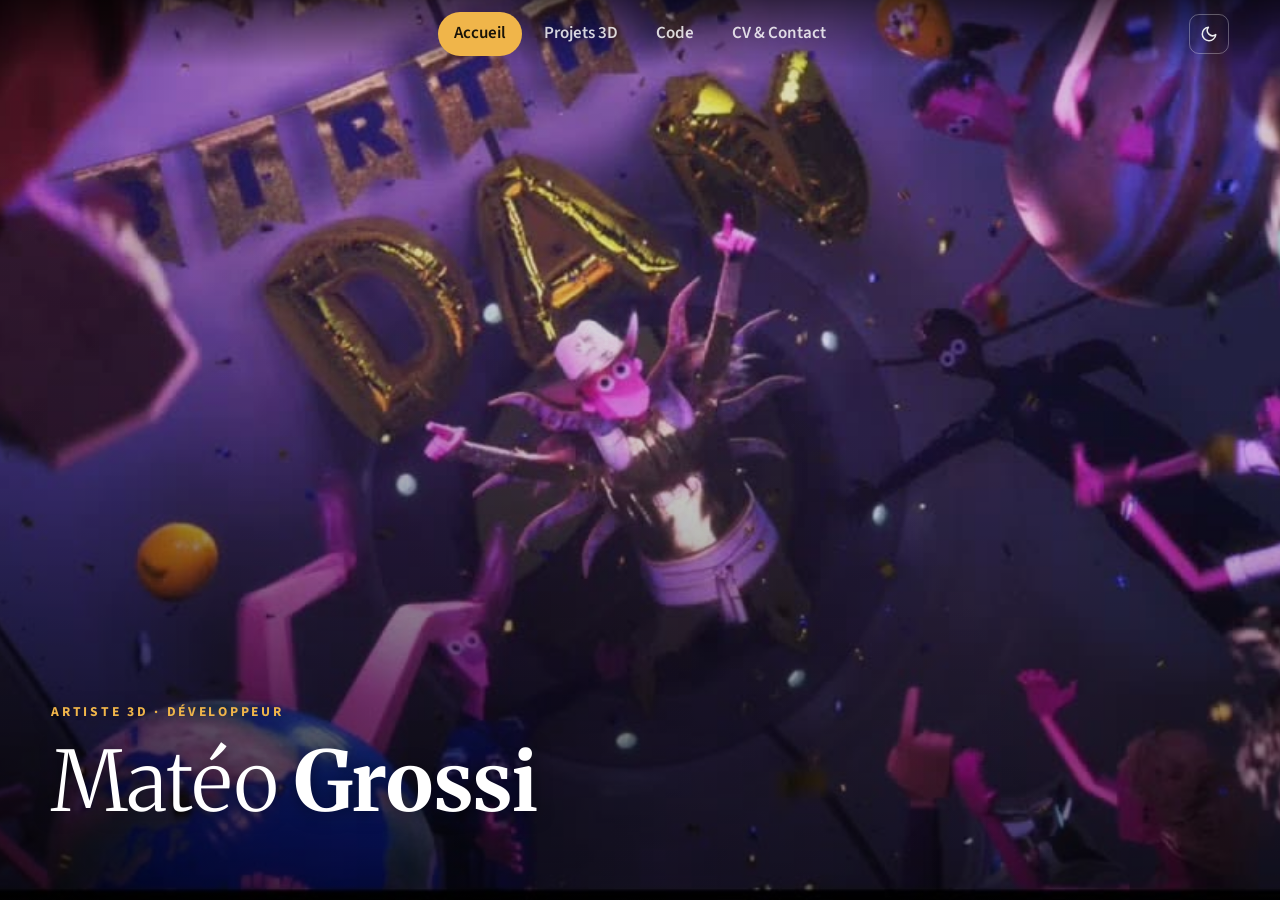
==== index.html @ fe88e8f0 "first commit" ====
<!doctype html>
<html lang="fr">
<head>
  <meta charset="utf-8">
  <meta name="viewport" content="width=device-width, initial-scale=1">
  <title>Matéo Grossi — Artiste 3D & développeur</title>
  <meta name="description" content="Portfolio de Matéo Grossi : projets 3D (modélisation, texturing, lighting, Unreal Engine) et projets de développement en C/C++ réalisés à 42 Paris.">
  <link rel="icon" href="assets/img/favicon.svg" type="image/svg+xml">
  <link rel="preconnect" href="https://fonts.googleapis.com">
  <link rel="preconnect" href="https://fonts.gstatic.com" crossorigin>
  <link rel="stylesheet" href="https://fonts.googleapis.com/css2?family=Merriweather:wght@300;400;700&family=Source+Sans+3:ital,wght@0,400;0,600;0,700;1,400&display=swap">
  <link rel="stylesheet" href="assets/css/style.css">
  <script>
    (function () {
      var root = document.documentElement, theme = null;
      root.classList.add('js');
      try { theme = localStorage.getItem('theme'); } catch (e) {}
      if (theme !== 'light' && theme !== 'dark') {
        theme = window.matchMedia('(prefers-color-scheme: dark)').matches ? 'dark' : 'light';
      }
      root.setAttribute('data-theme', theme);
    })();
  </script>
  <script src="assets/js/main.js" defer></script>
</head>
<body class="home">

  <header class="site-header">
    <div class="header-inner">
      <nav id="site-nav" class="site-nav" aria-label="Navigation principale">
        <ul>
          <li><a href="index.html" aria-current="page">Accueil</a></li>
          <li><a href="3d.html">Projets 3D</a></li>
          <li><a href="code.html">Code</a></li>
          <li><a href="cv.html">CV & Contact</a></li>
        </ul>
      </nav>
      <div class="header-tools">
        <button class="theme-toggle" type="button" aria-label="Changer de thème">
          <svg class="icon icon-stroke icon-sun" viewBox="0 0 24 24" aria-hidden="true"><circle cx="12" cy="12" r="4"/><path d="M12 2v2M12 20v2M4.93 4.93l1.41 1.41M17.66 17.66l1.41 1.41M2 12h2M20 12h2M4.93 19.07l1.41-1.41M17.66 6.34l1.41-1.41"/></svg>
          <svg class="icon icon-stroke icon-moon" viewBox="0 0 24 24" aria-hidden="true"><path d="M21 12.8A9 9 0 1 1 11.2 3a7 7 0 0 0 9.8 9.8z"/></svg>
        </button>
        <button class="nav-toggle" type="button" aria-expanded="false" aria-controls="site-nav" aria-label="Ouvrir le menu">
          <span></span><span></span><span></span>
        </button>
      </div>
    </div>
  </header>

  <!-- Vidéo d'arrière-plan : Showreel 2024 (YouTube), affichée de 5 s à 57 s pour masquer les cartons titre -->
  <div class="hero-bg" data-video="vMgToajT_ak" data-start="5" data-end="57" aria-hidden="true">
    <img src="assets/img/showreel-poster.jpg" alt="">
    <div class="hero-player"></div>
  </div>
  <div class="hero-overlay" aria-hidden="true"></div>

  <main class="hero">
    <div class="hero-content">
      <p class="hero-kicker">Artiste 3D · Développeur</p>
      <h1>Matéo <strong>Grossi</strong></h1>
    </div>
  </main>

</body>
</html>
---- assets/css/style.css ----
/* ==========================================================================
   Portfolio — Matéo Grossi
   ========================================================================== */

/* Thème clair (par défaut) */
:root {
  color-scheme: light;

  --bg: #f6f5f2;
  --surface: #ffffff;
  --surface-2: #f0eee9;
  --border: #e1ded7;
  --border-hover: #c9c5bc;
  --text: #1b1a18;
  --text-soft: #3d3b37;
  --muted: #6a675f;
  --accent: #985a06;
  --accent-hover: #7d4a04;
  --accent-ink: #ffffff;

  --header-bg: rgba(246, 245, 242, 0.85);
  --hover-bg: rgba(0, 0, 0, 0.05);
  --shadow: 0 14px 34px rgba(30, 25, 15, 0.12);
  --placeholder-from: #efede8;
  --placeholder-to: #e4e1da;
  --lang-c-bg: rgba(60, 80, 210, 0.1);
  --lang-c-text: #3446b8;
  --lang-cpp-bg: rgba(190, 50, 110, 0.1);
  --lang-cpp-text: #a52a63;

  --radius: 12px;
  --maxw: 1200px;
  --gutter: 24px;
  --header-h: 68px;
  --header-gutter: clamp(16px, 4vw, 56px);

  --font: "Source Sans 3", system-ui, -apple-system, "Segoe UI", Roboto, sans-serif;
  --font-heading: "Merriweather", Georgia, "Times New Roman", serif;
  --mono: ui-monospace, "SFMono-Regular", "JetBrains Mono", Menlo, Consolas, monospace;
}

/* Thème sombre : choisi via le bouton, ou celui du système.
   L'accueil reste toujours sombre (texte blanc sur la vidéo). */
:root[data-theme="dark"],
.home {
  color-scheme: dark;

  --bg: #0e0e10;
  --surface: #16161a;
  --surface-2: #1e1e23;
  --border: #2a2a31;
  --border-hover: #3d3d46;
  --text: #ededf0;
  --text-soft: #c9c9cf;
  --muted: #9d9da6;
  --accent: #f0b54a;
  --accent-hover: #f6c76f;
  --accent-ink: #1a1408;

  --header-bg: rgba(14, 14, 16, 0.85);
  --hover-bg: rgba(255, 255, 255, 0.07);
  --shadow: 0 14px 34px rgba(0, 0, 0, 0.4);
  --placeholder-from: #1a1a20;
  --placeholder-to: #26262e;
  --lang-c-bg: rgba(110, 130, 255, 0.15);
  --lang-c-text: #a9b4ff;
  --lang-cpp-bg: rgba(240, 90, 150, 0.15);
  --lang-cpp-text: #f6a3c6;
}

/* Sans JavaScript : on suit le thème du système */
@media (prefers-color-scheme: dark) {
  :root:not([data-theme="light"]) {
    color-scheme: dark;

    --bg: #0e0e10;
    --surface: #16161a;
    --surface-2: #1e1e23;
    --border: #2a2a31;
    --border-hover: #3d3d46;
    --text: #ededf0;
    --text-soft: #c9c9cf;
    --muted: #9d9da6;
    --accent: #f0b54a;
    --accent-hover: #f6c76f;
    --accent-ink: #1a1408;

    --header-bg: rgba(14, 14, 16, 0.85);
    --hover-bg: rgba(255, 255, 255, 0.07);
    --shadow: 0 14px 34px rgba(0, 0, 0, 0.4);
    --placeholder-from: #1a1a20;
    --placeholder-to: #26262e;
    --lang-c-bg: rgba(110, 130, 255, 0.15);
    --lang-c-text: #a9b4ff;
    --lang-cpp-bg: rgba(240, 90, 150, 0.15);
    --lang-cpp-text: #f6a3c6;
  }
}

*,
*::before,
*::after {
  box-sizing: border-box;
}

html {
  -webkit-text-size-adjust: 100%;
}

body {
  margin: 0;
  font-family: var(--font);
  font-size: 1.0625rem;
  line-height: 1.6;
  background: var(--bg);
  color: var(--text);
  -webkit-font-smoothing: antialiased;
}

img {
  display: block;
  max-width: 100%;
}

a {
  color: inherit;
}

:focus-visible {
  outline: 2px solid var(--accent);
  outline-offset: 3px;
}

/* --------------------------------------------------------------------------
   Icônes
   -------------------------------------------------------------------------- */

.icon {
  width: 18px;
  height: 18px;
  flex: none;
}

.icon-fill {
  fill: currentColor;
}

.icon-stroke {
  fill: none;
  stroke: currentColor;
  stroke-width: 2;
  stroke-linecap: round;
  stroke-linejoin: round;
}

/* --------------------------------------------------------------------------
   En-tête et navigation
   -------------------------------------------------------------------------- */

.site-header {
  position: sticky;
  top: 0;
  z-index: 50;
  height: var(--header-h);
  background: var(--header-bg);
  -webkit-backdrop-filter: blur(10px);
  backdrop-filter: blur(10px);
  border-bottom: 1px solid var(--border);
}

/* Navigation centrée ; boutons thème / menu dans le coin droit */
.header-inner {
  position: relative;
  display: grid;
  grid-template-columns: 1fr auto 1fr;
  align-items: center;
  gap: 12px;
  height: 100%;
  padding: 0 var(--header-gutter);
}

.site-nav {
  grid-column: 2;
}

.site-nav ul {
  display: flex;
  gap: 6px;
  margin: 0;
  padding: 0;
  list-style: none;
}

.site-nav a {
  display: block;
  padding: 8px 16px;
  border-radius: 999px;
  color: var(--muted);
  font-weight: 600;
  text-decoration: none;
  transition: color 0.2s, background-color 0.2s;
}

.site-nav a:hover {
  color: var(--text);
  background: var(--hover-bg);
}

.site-nav a[aria-current="page"] {
  color: var(--accent-ink);
  background: var(--accent);
}

.header-tools {
  display: flex;
  grid-column: 3;
  justify-self: end;
  gap: 8px;
}

.theme-toggle,
.nav-toggle {
  display: inline-flex;
  align-items: center;
  justify-content: center;
  width: 40px;
  height: 40px;
  padding: 0;
  border: 1px solid var(--border);
  border-radius: 10px;
  background: transparent;
  color: var(--text);
  cursor: pointer;
  transition: border-color 0.2s, background-color 0.2s;
}

.theme-toggle:hover,
.nav-toggle:hover {
  border-color: var(--border-hover);
  background: var(--hover-bg);
}

/* Le bouton de thème n'a de sens qu'avec JavaScript */
.theme-toggle {
  display: none;
}

.js .theme-toggle {
  display: inline-flex;
}

/* Soleil en thème sombre (passer au clair), lune en thème clair */
.theme-toggle .icon-moon {
  display: none;
}

:root[data-theme="light"] .theme-toggle .icon-sun {
  display: none;
}

:root[data-theme="light"] .theme-toggle .icon-moon {
  display: block;
}

.nav-toggle {
  display: none;
  flex-direction: column;
  gap: 5px;
  padding: 0 10px;
}

.nav-toggle span {
  display: block;
  width: 100%;
  height: 2px;
  border-radius: 2px;
  background: currentColor;
  transition: transform 0.25s, opacity 0.25s;
}

.nav-toggle[aria-expanded="true"] span:nth-child(1) {
  transform: translateY(7px) rotate(45deg);
}

.nav-toggle[aria-expanded="true"] span:nth-child(2) {
  opacity: 0;
}

.nav-toggle[aria-expanded="true"] span:nth-child(3) {
  transform: translateY(-7px) rotate(-45deg);
}

@media (max-width: 720px) {
  .js .nav-toggle {
    display: inline-flex;
  }

  .js .site-nav {
    display: none;
    grid-column: auto;
    position: absolute;
    top: calc(var(--header-h) - 1px);
    left: 0;
    right: 0;
    background: var(--surface);
    border-bottom: 1px solid var(--border);
  }

  .js .site-nav.is-open {
    display: block;
  }

  .js .site-nav ul {
    flex-direction: column;
    padding: 12px 16px 16px;
  }

  .js .site-nav a {
    padding: 12px 16px;
    border-radius: 10px;
  }
}

/* --------------------------------------------------------------------------
   Boutons et liens
   -------------------------------------------------------------------------- */

.btn {
  display: inline-flex;
  align-items: center;
  justify-content: center;
  gap: 8px;
  padding: 11px 22px;
  border: 1px solid var(--border-hover);
  border-radius: 999px;
  background: transparent;
  color: var(--text);
  font-weight: 700;
  text-decoration: none;
  transition: background-color 0.2s, border-color 0.2s, color 0.2s;
}

.btn:hover {
  background: var(--surface-2);
  border-color: var(--muted);
}

.btn-primary {
  background: var(--accent);
  border-color: var(--accent);
  color: var(--accent-ink);
}

.btn-primary:hover {
  background: var(--accent-hover);
  border-color: var(--accent-hover);
}

.link-arrow {
  display: inline-flex;
  align-items: center;
  gap: 6px;
  color: var(--accent);
  font-weight: 700;
  text-decoration: none;
}

.link-arrow:hover {
  text-decoration: underline;
  text-underline-offset: 4px;
}

.link-arrow .icon {
  width: 16px;
  height: 16px;
}

/* --------------------------------------------------------------------------
   Accueil : vidéo plein écran
   -------------------------------------------------------------------------- */

.home .site-header {
  position: fixed;
  inset: 0 0 auto;
  background: linear-gradient(rgba(0, 0, 0, 0.6), rgba(0, 0, 0, 0));
  border-bottom: 0;
  -webkit-backdrop-filter: none;
  backdrop-filter: none;
}

.home .site-nav a:not([aria-current="page"]) {
  color: rgba(255, 255, 255, 0.82);
}

.home .theme-toggle,
.home .nav-toggle {
  border-color: rgba(255, 255, 255, 0.3);
}

.hero-bg {
  position: fixed;
  inset: 0;
  z-index: -2;
  overflow: hidden;
  background: #000;
  container-type: size;
}

/* La vidéo est au format 16:9 avec des bandes noires intégrées (image ≈ 2.29:1).
   On dimensionne le lecteur pour que seule l'image couvre l'écran. */
.hero-bg img,
.hero-bg iframe {
  position: absolute;
  top: 50%;
  left: 50%;
  width: max(100cqw, 100cqh * 2.29);
  height: calc(max(100cqw, 100cqh * 2.29) * 0.5625);
  max-width: none;
  border: 0;
  transform: translate(-50%, -50%);
  pointer-events: none;
}

.hero-bg img {
  object-fit: cover;
}

.hero-bg iframe {
  opacity: 0;
  transition: opacity 1s ease;
}

.hero-bg.is-playing iframe {
  opacity: 1;
}

/* Assombrit surtout le bas à gauche, là où se trouve le texte */
.hero-overlay {
  position: fixed;
  inset: 0;
  z-index: -1;
  background:
    radial-gradient(ellipse at 0% 100%, rgba(0, 0, 0, 0.55) 0%, rgba(0, 0, 0, 0) 60%),
    linear-gradient(to top, rgba(0, 0, 0, 0.55) 0%, rgba(0, 0, 0, 0.1) 50%, rgba(0, 0, 0, 0.15) 100%);
}

.hero {
  display: flex;
  align-items: flex-end;
  min-height: 100vh;
  min-height: 100svh;
  padding: var(--header-h) var(--header-gutter) clamp(32px, 8vh, 80px);
}

.hero-content {
  text-shadow: 0 2px 18px rgba(0, 0, 0, 0.5);
}

.hero-kicker {
  margin: 0 0 14px;
  color: var(--accent);
  font-size: 0.85rem;
  font-weight: 700;
  letter-spacing: 0.2em;
  text-transform: uppercase;
}

.hero h1 {
  margin: 0;
  color: #fff;
  font-family: var(--font-heading);
  font-size: clamp(2.5rem, 6.5vw, 5.25rem);
  font-weight: 300;
  line-height: 1.1;
}

.hero h1 strong {
  font-weight: 700;
}

/* --------------------------------------------------------------------------
   Pages intérieures
   -------------------------------------------------------------------------- */

.page {
  max-width: var(--maxw);
  margin: 0 auto;
  padding: 56px var(--gutter) 88px;
}

.page-head {
  max-width: 720px;
  margin-bottom: 40px;
}

.eyebrow {
  margin: 0 0 10px;
  color: var(--accent);
  font-size: 0.8rem;
  font-weight: 700;
  letter-spacing: 0.14em;
  text-transform: uppercase;
}

.page-head h1 {
  margin: 0 0 14px;
  font-family: var(--font-heading);
  font-size: clamp(1.9rem, 4vw, 2.6rem);
  font-weight: 700;
  line-height: 1.2;
}

.page-head p {
  margin: 0;
  color: var(--muted);
  font-size: 1.1rem;
}

.page-head .link-arrow {
  margin-top: 16px;
}

/* --------------------------------------------------------------------------
   Page 3D : galerie Masonry
   -------------------------------------------------------------------------- */

.masonry {
  column-count: 3;
  column-gap: 24px;
}

.work {
  break-inside: avoid;
  margin: 0 0 24px;
}

.work-link {
  display: block;
  overflow: hidden;
  border: 1px solid var(--border);
  border-radius: var(--radius);
  background: var(--surface);
  text-decoration: none;
  transition: transform 0.25s ease, border-color 0.25s, box-shadow 0.25s;
}

.work-link:hover,
.work-link:focus-visible {
  transform: translateY(-4px);
  border-color: var(--border-hover);
  box-shadow: var(--shadow);
}

.work-media {
  position: relative;
  overflow: hidden;
  aspect-ratio: var(--ratio, 16 / 9);
  background: #000;
  container-type: size;
}

.work-media img {
  width: 100%;
  height: 100%;
  object-fit: cover;
  object-position: var(--focus, center);
  transition: transform 0.6s ease;
}

.work-link:hover .work-media img {
  transform: scale(1.03);
}

/* Le lecteur vidéo (YouTube / Vimeo) recouvre la carte comme un object-fit: cover.
   --video-ratio = largeur / hauteur de la vidéo, en décimal. */
.work-media iframe {
  position: absolute;
  top: 50%;
  left: 50%;
  width: max(100cqw, 100cqh * var(--video-ratio, 1.7778));
  height: max(100cqh, 100cqw / var(--video-ratio, 1.7778));
  border: 0;
  transform: translate(-50%, -50%);
  opacity: 0;
  pointer-events: none;
  transition: opacity 0.35s ease;
}

.work-media.is-playing iframe {
  opacity: 1;
}

.video-badge {
  position: absolute;
  top: 12px;
  right: 12px;
  z-index: 1;
  display: inline-flex;
  align-items: center;
  gap: 6px;
  padding: 4px 10px 4px 8px;
  border-radius: 999px;
  background: rgba(0, 0, 0, 0.6);
  color: #fff;
  font-size: 0.78rem;
  font-weight: 700;
  transition: opacity 0.3s;
}

.video-badge .icon {
  width: 12px;
  height: 12px;
}

.work-media.is-playing .video-badge {
  opacity: 0;
}

.work-media.is-empty {
  display: grid;
  place-items: center;
  background: linear-gradient(135deg, var(--placeholder-from), var(--placeholder-to));
}

.placeholder {
  display: flex;
  flex-direction: column;
  align-items: center;
  gap: 12px;
  color: var(--muted);
  font-size: 0.95rem;
  font-weight: 700;
}

.placeholder .icon {
  width: 40px;
  height: 40px;
  opacity: 0.6;
}

.work-body {
  padding: 16px 18px 18px;
}

.work-body h2 {
  margin: 0;
  font-family: var(--font-heading);
  font-size: 1.1rem;
  font-weight: 700;
  line-height: 1.35;
}

.work-meta {
  margin: 4px 0 8px;
  color: var(--muted);
  font-size: 0.9rem;
  font-weight: 600;
}

.work-body p:not(.work-meta) {
  margin: 0 0 12px;
  color: var(--text-soft);
  font-size: 1rem;
}

.tags {
  display: flex;
  flex-wrap: wrap;
  gap: 6px;
  margin: 0;
  padding: 0;
  list-style: none;
}

.tags li {
  padding: 3px 10px;
  border: 1px solid var(--border);
  border-radius: 999px;
  background: var(--surface-2);
  color: var(--muted);
  font-size: 0.8rem;
  font-weight: 600;
}

/* --------------------------------------------------------------------------
   Page Code : une box par projet
   -------------------------------------------------------------------------- */

.code-grid {
  display: grid;
  grid-template-columns: repeat(2, minmax(0, 1fr));
  gap: 24px;
}

.code-card {
  display: flex;
  flex-direction: column;
  overflow: hidden;
  border: 1px solid var(--border);
  border-radius: var(--radius);
  background: var(--surface);
  transition: transform 0.25s ease, border-color 0.25s, box-shadow 0.25s;
}

.code-card:hover {
  transform: translateY(-4px);
  border-color: var(--border-hover);
  box-shadow: var(--shadow);
}

.code-card-body {
  flex: 1;
  padding: 24px 24px 20px;
}

.code-card-head {
  display: flex;
  align-items: center;
  justify-content: space-between;
  gap: 12px;
  margin-bottom: 12px;
}

.code-card h2 {
  margin: 0;
  font-family: var(--font-heading);
  font-size: 1.35rem;
  font-weight: 700;
}

.lang {
  flex: none;
  padding: 3px 12px;
  border-radius: 999px;
  font-family: var(--mono);
  font-size: 0.78rem;
  font-weight: 700;
}

.lang-c {
  background: var(--lang-c-bg);
  color: var(--lang-c-text);
}

.lang-cpp {
  background: var(--lang-cpp-bg);
  color: var(--lang-cpp-text);
}

.code-card p {
  margin: 0 0 18px;
  color: var(--text-soft);
}

.code-card code {
  padding: 1px 6px;
  border-radius: 6px;
  background: var(--surface-2);
  font-family: var(--mono);
  font-size: 0.85em;
}

.code-card-foot {
  display: flex;
  flex-wrap: wrap;
  align-items: center;
  justify-content: space-between;
  gap: 8px 16px;
  padding: 14px 24px;
  border-top: 1px solid var(--border);
  color: var(--muted);
  font-size: 0.925rem;
}

/* --------------------------------------------------------------------------
   Page CV & Contact
   -------------------------------------------------------------------------- */

.page-actions {
  display: flex;
  flex-wrap: wrap;
  gap: 12px;
  margin-top: 24px;
}

.cv-layout {
  display: grid;
  grid-template-columns: 340px minmax(0, 1fr);
  gap: 32px;
  align-items: start;
}

.cv-aside,
.cv-main {
  display: flex;
  flex-direction: column;
  gap: 24px;
}

.cv-aside {
  position: sticky;
  top: calc(var(--header-h) + 24px);
}

.panel {
  padding: 24px;
  border: 1px solid var(--border);
  border-radius: var(--radius);
  background: var(--surface);
}

.panel h2 {
  margin: 0 0 18px;
  color: var(--accent);
  font-size: 0.8rem;
  font-weight: 700;
  letter-spacing: 0.14em;
  text-transform: uppercase;
}

.skills-grid h3 {
  margin: 0 0 12px;
  font-family: var(--font-heading);
  font-size: 1rem;
  font-weight: 700;
}

.contact-list {
  display: flex;
  flex-direction: column;
  gap: 10px;
  margin: 0;
  padding: 0;
  list-style: none;
}

.contact-list a,
.contact-list .contact-item {
  display: flex;
  align-items: center;
  gap: 12px;
  min-width: 0;
  color: var(--text);
  text-decoration: none;
}

.contact-list a:hover .contact-value {
  color: var(--accent);
}

.icon-box {
  display: grid;
  place-items: center;
  flex: none;
  width: 38px;
  height: 38px;
  border: 1px solid var(--border);
  border-radius: 10px;
  background: var(--surface-2);
  color: var(--text-soft);
  transition: color 0.2s, border-color 0.2s;
}

.contact-list a:hover .icon-box {
  color: var(--accent);
  border-color: var(--border-hover);
}

.contact-text {
  display: flex;
  flex-direction: column;
  min-width: 0;
  line-height: 1.35;
}

.contact-label {
  color: var(--muted);
  font-size: 0.8rem;
  font-weight: 600;
}

.contact-value {
  overflow: hidden;
  font-weight: 600;
  text-overflow: ellipsis;
  white-space: nowrap;
  transition: color 0.2s;
}

.lang-list {
  display: flex;
  flex-direction: column;
  gap: 8px;
  margin: 0;
  padding: 0;
  list-style: none;
}

.lang-list li {
  display: flex;
  justify-content: space-between;
  gap: 12px;
}

.lang-list span {
  color: var(--muted);
}

.timeline {
  margin: 0;
  padding: 0;
  list-style: none;
}

.timeline li {
  position: relative;
  padding: 0 0 26px 26px;
  border-left: 2px solid var(--border);
}

.timeline li:last-child {
  padding-bottom: 0;
  border-left-color: transparent;
}

.timeline li::before {
  content: "";
  position: absolute;
  top: 5px;
  left: -8px;
  width: 14px;
  height: 14px;
  border: 3px solid var(--accent);
  border-radius: 50%;
  background: var(--surface);
}

.tl-date {
  color: var(--muted);
  font-size: 0.9rem;
  font-weight: 600;
}

.tl-title {
  margin: 2px 0 0;
  font-family: var(--font-heading);
  font-size: 1.05rem;
  font-weight: 700;
}

.tl-place {
  color: var(--muted);
  font-family: var(--font);
  font-weight: 400;
}

.tl-role {
  margin: 2px 0 0;
  color: var(--text-soft);
  font-style: italic;
}

.tl-desc {
  margin: 4px 0 0;
  color: var(--text-soft);
}

.skills-grid {
  display: grid;
  grid-template-columns: repeat(3, minmax(0, 1fr));
  gap: 28px;
}

.chips {
  display: flex;
  flex-wrap: wrap;
  gap: 8px;
  margin: 0;
  padding: 0;
  list-style: none;
}

.chips li {
  padding: 5px 12px;
  border: 1px solid var(--border);
  border-radius: 999px;
  background: var(--surface-2);
  font-size: 0.925rem;
  font-weight: 600;
}

/* --------------------------------------------------------------------------
   Pied de page
   -------------------------------------------------------------------------- */

.site-footer {
  border-top: 1px solid var(--border);
}

.footer-inner {
  display: flex;
  flex-wrap: wrap;
  align-items: center;
  justify-content: space-between;
  gap: 16px;
  max-width: var(--maxw);
  margin: 0 auto;
  padding: 24px var(--gutter);
  color: var(--muted);
  font-size: 0.925rem;
}

.footer-inner p {
  margin: 0;
}

.socials {
  display: flex;
  gap: 6px;
}

.socials a {
  display: grid;
  place-items: center;
  width: 38px;
  height: 38px;
  border-radius: 50%;
  color: var(--muted);
  transition: color 0.2s, background-color 0.2s;
}

.socials a:hover {
  color: var(--text);
  background: var(--surface-2);
}

/* --------------------------------------------------------------------------
   Responsive
   -------------------------------------------------------------------------- */

@media (max-width: 1000px) {
  .masonry {
    column-count: 2;
  }

  .cv-layout {
    grid-template-columns: 1fr;
  }

  .cv-aside {
    position: static;
  }
}

@media (max-width: 800px) {
  .code-grid {
    grid-template-columns: 1fr;
  }

  .skills-grid {
    grid-template-columns: 1fr;
    gap: 22px;
  }
}

@media (max-width: 640px) {
  :root {
    --gutter: 16px;
  }

  .masonry {
    column-count: 1;
  }

  .page {
    padding-top: 40px;
    padding-bottom: 64px;
  }

  .panel {
    padding: 20px;
  }

  .code-card-body {
    padding: 20px 18px 16px;
  }

  .code-card-foot {
    padding: 14px 18px;
  }
}

/* Pas de survol sur écran tactile : pas de vidéo, donc pas de badge */
@media (hover: none) {
  .video-badge {
    display: none;
  }
}

@media (prefers-reduced-motion: reduce) {
  *,
  *::before,
  *::after {
    transition-duration: 0.01ms !important;
  }
}
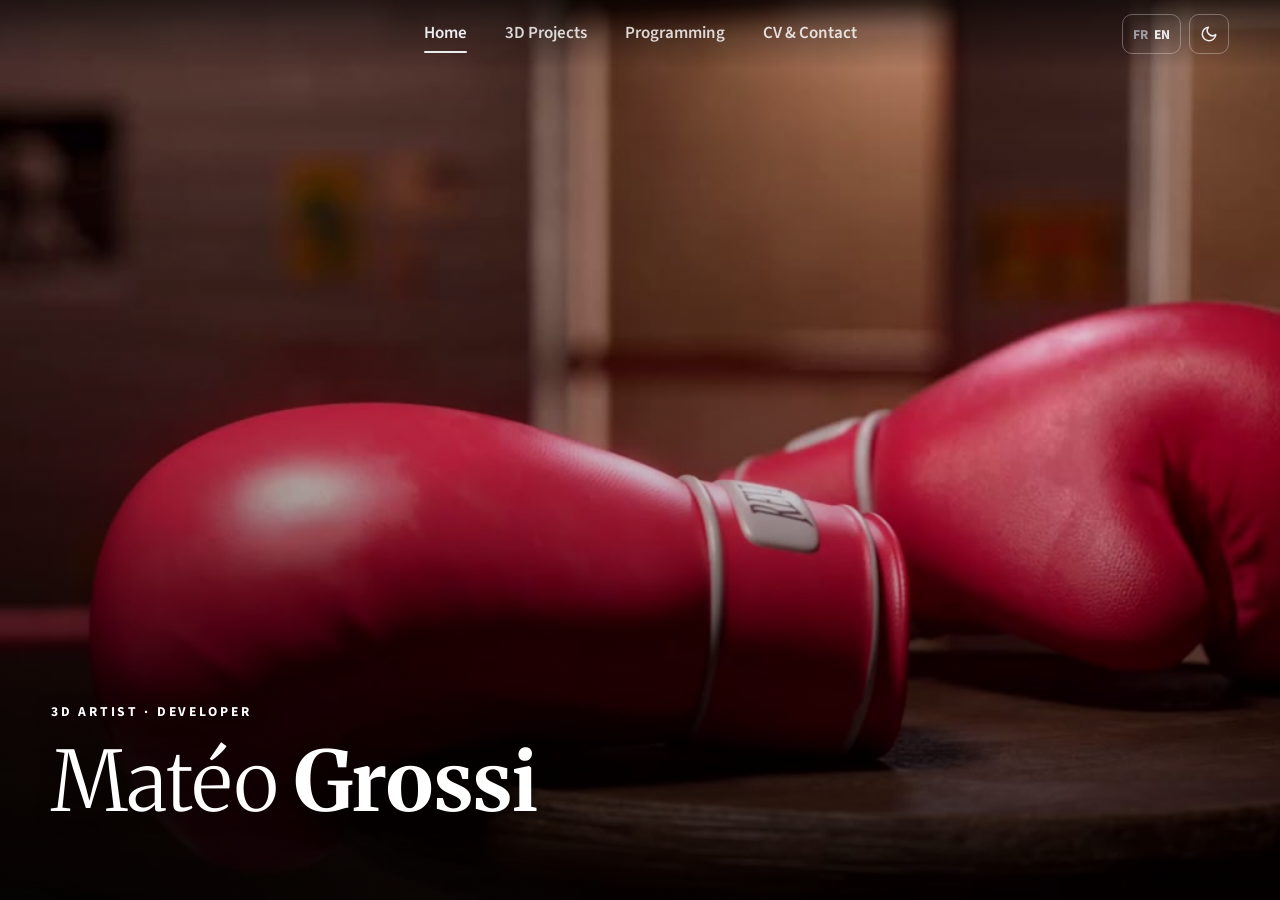
==== commit 1bc0c070: "feat: style modif and english translation" ====
--- a/index.html
+++ b/index.html
@@ -1,10 +1,10 @@
 <!doctype html>
-<html lang="fr">
+<html lang="fr" data-lang="fr">
 <head>
   <meta charset="utf-8">
   <meta name="viewport" content="width=device-width, initial-scale=1">
-  <title>Matéo Grossi — Artiste 3D & développeur</title>
-  <meta name="description" content="Portfolio de Matéo Grossi : projets 3D (modélisation, texturing, lighting, Unreal Engine) et projets de développement en C/C++ réalisés à 42 Paris.">
+  <title data-en="Matéo Grossi — 3D Artist &amp; Developer">Matéo Grossi — Artiste 3D &amp; développeur</title>
+  <meta name="description" data-en-content="Portfolio of Matéo Grossi: 3D projects (modeling, texturing, lighting, Unreal Engine) and C/C++ programming projects from 42 Paris." content="Portfolio de Matéo Grossi : projets 3D (modélisation, texturing, lighting, Unreal Engine) et projets de développement en C/C++ réalisés à 42 Paris.">
   <link rel="icon" href="assets/img/favicon.svg" type="image/svg+xml">
   <link rel="preconnect" href="https://fonts.googleapis.com">
   <link rel="preconnect" href="https://fonts.gstatic.com" crossorigin>
@@ -12,13 +12,18 @@
   <link rel="stylesheet" href="assets/css/style.css">
   <script>
     (function () {
-      var root = document.documentElement, theme = null;
+      var root = document.documentElement, theme = null, lang = null;
       root.classList.add('js');
-      try { theme = localStorage.getItem('theme'); } catch (e) {}
+      try { theme = localStorage.getItem('theme'); lang = localStorage.getItem('lang'); } catch (e) {}
       if (theme !== 'light' && theme !== 'dark') {
         theme = window.matchMedia('(prefers-color-scheme: dark)').matches ? 'dark' : 'light';
       }
+      if (lang !== 'fr' && lang !== 'en') {
+        lang = /^fr\b/i.test(navigator.language || '') ? 'fr' : 'en';
+      }
       root.setAttribute('data-theme', theme);
+      root.setAttribute('data-lang', lang);
+      root.lang = lang;
     })();
   </script>
   <script src="assets/js/main.js" defer></script>
@@ -27,15 +32,19 @@
 
   <header class="site-header">
     <div class="header-inner">
-      <nav id="site-nav" class="site-nav" aria-label="Navigation principale">
+      <nav id="site-nav" class="site-nav" aria-label="Navigation principale" data-en-aria-label="Main navigation">
         <ul>
-          <li><a href="index.html" aria-current="page">Accueil</a></li>
-          <li><a href="3d.html">Projets 3D</a></li>
-          <li><a href="code.html">Code</a></li>
+          <li><a href="index.html" aria-current="page"><span data-lang="fr">Accueil</span><span data-lang="en">Home</span></a></li>
+          <li><a href="3d.html"><span data-lang="fr">Projets 3D</span><span data-lang="en">3D Projects</span></a></li>
+          <li><a href="code.html"><span data-lang="fr">Programmation</span><span data-lang="en">Programming</span></a></li>
           <li><a href="cv.html">CV & Contact</a></li>
         </ul>
       </nav>
       <div class="header-tools">
+        <button class="lang-toggle" type="button" aria-label="Changer de langue" data-en-aria-label="Change language">
+          <span class="lang-opt" data-opt="fr">FR</span>
+          <span class="lang-opt" data-opt="en">EN</span>
+        </button>
         <button class="theme-toggle" type="button" aria-label="Changer de thème">
           <svg class="icon icon-stroke icon-sun" viewBox="0 0 24 24" aria-hidden="true"><circle cx="12" cy="12" r="4"/><path d="M12 2v2M12 20v2M4.93 4.93l1.41 1.41M17.66 17.66l1.41 1.41M2 12h2M20 12h2M4.93 19.07l1.41-1.41M17.66 6.34l1.41-1.41"/></svg>
           <svg class="icon icon-stroke icon-moon" viewBox="0 0 24 24" aria-hidden="true"><path d="M21 12.8A9 9 0 1 1 11.2 3a7 7 0 0 0 9.8 9.8z"/></svg>
@@ -47,16 +56,15 @@
     </div>
   </header>
 
-  <!-- Vidéo d'arrière-plan : Showreel 2024 (YouTube), affichée de 5 s à 57 s pour masquer les cartons titre -->
-  <div class="hero-bg" data-video="vMgToajT_ak" data-start="5" data-end="57" aria-hidden="true">
-    <img src="assets/img/showreel-poster.jpg" alt="">
-    <div class="hero-player"></div>
+  <!-- Vidéo d'arrière-plan : showreel (assets/video/showreel.mp4) -->
+  <div class="hero-bg" aria-hidden="true">
+    <video src="assets/video/showreel.mp4" poster="assets/img/showreel-poster.jpg" autoplay muted loop playsinline></video>
   </div>
   <div class="hero-overlay" aria-hidden="true"></div>
 
   <main class="hero">
     <div class="hero-content">
-      <p class="hero-kicker">Artiste 3D · Développeur</p>
+      <p class="hero-kicker"><span data-lang="fr">Artiste 3D · Développeur</span><span data-lang="en">3D Artist · Developer</span></p>
       <h1>Matéo <strong>Grossi</strong></h1>
     </div>
   </main>
--- a/assets/css/style.css
+++ b/assets/css/style.css
@@ -16,17 +16,10 @@
   --muted: #6a675f;
   --accent: #985a06;
   --accent-hover: #7d4a04;
-  --accent-ink: #ffffff;
 
   --header-bg: rgba(246, 245, 242, 0.85);
   --hover-bg: rgba(0, 0, 0, 0.05);
   --shadow: 0 14px 34px rgba(30, 25, 15, 0.12);
-  --placeholder-from: #efede8;
-  --placeholder-to: #e4e1da;
-  --lang-c-bg: rgba(60, 80, 210, 0.1);
-  --lang-c-text: #3446b8;
-  --lang-cpp-bg: rgba(190, 50, 110, 0.1);
-  --lang-cpp-text: #a52a63;
 
   --radius: 12px;
   --maxw: 1200px;
@@ -55,17 +48,10 @@
   --muted: #9d9da6;
   --accent: #f0b54a;
   --accent-hover: #f6c76f;
-  --accent-ink: #1a1408;
 
   --header-bg: rgba(14, 14, 16, 0.85);
   --hover-bg: rgba(255, 255, 255, 0.07);
   --shadow: 0 14px 34px rgba(0, 0, 0, 0.4);
-  --placeholder-from: #1a1a20;
-  --placeholder-to: #26262e;
-  --lang-c-bg: rgba(110, 130, 255, 0.15);
-  --lang-c-text: #a9b4ff;
-  --lang-cpp-bg: rgba(240, 90, 150, 0.15);
-  --lang-cpp-text: #f6a3c6;
 }
 
 /* Sans JavaScript : on suit le thème du système */
@@ -83,17 +69,10 @@
     --muted: #9d9da6;
     --accent: #f0b54a;
     --accent-hover: #f6c76f;
-    --accent-ink: #1a1408;
 
     --header-bg: rgba(14, 14, 16, 0.85);
     --hover-bg: rgba(255, 255, 255, 0.07);
     --shadow: 0 14px 34px rgba(0, 0, 0, 0.4);
-    --placeholder-from: #1a1a20;
-    --placeholder-to: #26262e;
-    --lang-c-bg: rgba(110, 130, 255, 0.15);
-    --lang-c-text: #a9b4ff;
-    --lang-cpp-bg: rgba(240, 90, 150, 0.15);
-    --lang-cpp-text: #f6a3c6;
   }
 }
 
@@ -124,6 +103,13 @@
 
 a {
   color: inherit;
+}
+
+/* Langue : chaque texte existe en français et en anglais, seule la langue
+   choisie (attribut data-lang sur <html>) est affichée */
+html[data-lang="fr"] [data-lang="en"],
+html[data-lang="en"] [data-lang="fr"] {
+  display: none !important;
 }
 
 :focus-visible {
@@ -194,21 +180,46 @@
 .site-nav a {
   display: block;
   padding: 8px 16px;
-  border-radius: 999px;
   color: var(--muted);
   font-weight: 600;
-  text-decoration: none;
-  transition: color 0.2s, background-color 0.2s;
+  text-decoration: underline 2px transparent;
+  text-underline-offset: 8px;
+  transition: color 0.2s, text-decoration-color 0.2s;
 }
 
 .site-nav a:hover {
   color: var(--text);
-  background: var(--hover-bg);
-}
-
+  text-decoration-color: var(--border-hover);
+}
+
+/* Onglet actif : souligné de la couleur du texte (blanc en thème sombre) */
 .site-nav a[aria-current="page"] {
-  color: var(--accent-ink);
-  background: var(--accent);
+  color: var(--text);
+  text-decoration-color: var(--text);
+}
+
+/* Avec JavaScript, le soulignement de l'onglet actif est un trait séparé
+   qui glisse depuis l'onglet de la page précédente (voir main.js) */
+.site-nav ul {
+  position: relative;
+}
+
+.nav-indicator {
+  position: absolute;
+  top: 0;
+  left: 0;
+  height: 2px;
+  border-radius: 2px;
+  background: var(--text);
+  pointer-events: none;
+}
+
+.nav-indicator.is-animated {
+  transition: transform 0.4s ease, width 0.4s ease;
+}
+
+.js .site-nav a[aria-current="page"] {
+  text-decoration-color: transparent;
 }
 
 .header-tools {
@@ -218,6 +229,7 @@
   gap: 8px;
 }
 
+.lang-toggle,
 .theme-toggle,
 .nav-toggle {
   display: inline-flex;
@@ -234,19 +246,41 @@
   transition: border-color 0.2s, background-color 0.2s;
 }
 
+.lang-toggle:hover,
 .theme-toggle:hover,
 .nav-toggle:hover {
   border-color: var(--border-hover);
   background: var(--hover-bg);
 }
 
-/* Le bouton de thème n'a de sens qu'avec JavaScript */
+/* Les boutons de langue et de thème n'ont de sens qu'avec JavaScript */
+.lang-toggle,
 .theme-toggle {
   display: none;
 }
 
+.js .lang-toggle,
 .js .theme-toggle {
   display: inline-flex;
+}
+
+/* Bouton FR / EN : la langue active est en couleur normale, l'autre est atténuée */
+.lang-toggle {
+  width: auto;
+  gap: 6px;
+  padding: 0 10px;
+  font-family: var(--font);
+  font-size: 0.85rem;
+  font-weight: 700;
+}
+
+.lang-opt {
+  color: var(--muted);
+}
+
+html[data-lang="fr"] .lang-opt[data-opt="fr"],
+html[data-lang="en"] .lang-opt[data-opt="en"] {
+  color: var(--text);
 }
 
 /* Soleil en thème sombre (passer au clair), lune en thème clair */
@@ -319,42 +353,20 @@
     padding: 12px 16px;
     border-radius: 10px;
   }
+
+  /* Menu mobile vertical : soulignement classique, sans trait glissant */
+  .nav-indicator {
+    display: none;
+  }
+
+  .js .site-nav a[aria-current="page"] {
+    text-decoration-color: var(--text);
+  }
 }
 
 /* --------------------------------------------------------------------------
    Boutons et liens
    -------------------------------------------------------------------------- */
-
-.btn {
-  display: inline-flex;
-  align-items: center;
-  justify-content: center;
-  gap: 8px;
-  padding: 11px 22px;
-  border: 1px solid var(--border-hover);
-  border-radius: 999px;
-  background: transparent;
-  color: var(--text);
-  font-weight: 700;
-  text-decoration: none;
-  transition: background-color 0.2s, border-color 0.2s, color 0.2s;
-}
-
-.btn:hover {
-  background: var(--surface-2);
-  border-color: var(--muted);
-}
-
-.btn-primary {
-  background: var(--accent);
-  border-color: var(--accent);
-  color: var(--accent-ink);
-}
-
-.btn-primary:hover {
-  background: var(--accent-hover);
-  border-color: var(--accent-hover);
-}
 
 .link-arrow {
   display: inline-flex;
@@ -379,6 +391,19 @@
    Accueil : vidéo plein écran
    -------------------------------------------------------------------------- */
 
+/* Accueil, 3D et CV : barre de défilement masquée, le défilement reste possible */
+html:has(body.home),
+html:has(body.page-3d),
+html:has(body.page-cv) {
+  scrollbar-width: none;
+}
+
+html:has(body.home)::-webkit-scrollbar,
+html:has(body.page-3d)::-webkit-scrollbar,
+html:has(body.page-cv)::-webkit-scrollbar {
+  display: none;
+}
+
 .home .site-header {
   position: fixed;
   inset: 0 0 auto;
@@ -392,6 +417,7 @@
   color: rgba(255, 255, 255, 0.82);
 }
 
+.home .lang-toggle,
 .home .theme-toggle,
 .home .nav-toggle {
   border-color: rgba(255, 255, 255, 0.3);
@@ -403,35 +429,12 @@
   z-index: -2;
   overflow: hidden;
   background: #000;
-  container-type: size;
-}
-
-/* La vidéo est au format 16:9 avec des bandes noires intégrées (image ≈ 2.29:1).
-   On dimensionne le lecteur pour que seule l'image couvre l'écran. */
-.hero-bg img,
-.hero-bg iframe {
-  position: absolute;
-  top: 50%;
-  left: 50%;
-  width: max(100cqw, 100cqh * 2.29);
-  height: calc(max(100cqw, 100cqh * 2.29) * 0.5625);
-  max-width: none;
-  border: 0;
-  transform: translate(-50%, -50%);
-  pointer-events: none;
-}
-
-.hero-bg img {
+}
+
+.hero-bg video {
+  width: 100%;
+  height: 100%;
   object-fit: cover;
-}
-
-.hero-bg iframe {
-  opacity: 0;
-  transition: opacity 1s ease;
-}
-
-.hero-bg.is-playing iframe {
-  opacity: 1;
 }
 
 /* Assombrit surtout le bas à gauche, là où se trouve le texte */
@@ -458,7 +461,7 @@
 
 .hero-kicker {
   margin: 0 0 14px;
-  color: var(--accent);
+  color: #fff;
   font-size: 0.85rem;
   font-weight: 700;
   letter-spacing: 0.2em;
@@ -482,7 +485,26 @@
    Pages intérieures
    -------------------------------------------------------------------------- */
 
+/* Pages 3D, Programmation et CV : pas de couleur d'accent dans le contenu,
+   on utilise la couleur du texte (blanc en thème sombre, noir en thème clair) */
+.page-3d main,
+.page-code main,
+.page-cv main {
+  --accent: var(--text);
+  --accent-hover: var(--text);
+}
+
+/* Pied de page collé en bas de l'écran, même quand la page est courte */
+body:not(.home) {
+  display: flex;
+  flex-direction: column;
+  min-height: 100vh;
+  min-height: 100svh;
+}
+
 .page {
+  flex: 1 0 auto;
+  width: 100%;
   max-width: var(--maxw);
   margin: 0 auto;
   padding: 56px var(--gutter) 88px;
@@ -525,7 +547,7 @@
    -------------------------------------------------------------------------- */
 
 .masonry {
-  column-count: 3;
+  column-count: 2;
   column-gap: 24px;
 }
 
@@ -534,7 +556,53 @@
   margin: 0 0 24px;
 }
 
+/* Sur grand écran, la galerie tient dans la hauteur de la fenêtre, sans défiler :
+   SpaceDan occupe les deux premières colonnes de la 1re ligne, les 4 autres projets
+   remplissent le reste.
+   Images et vidéos sont recadrées (object-fit: cover) pour remplir chaque case. */
+@media (min-width: 1001px) and (min-height: 600px) {
+  .page-3d {
+    height: 100vh;
+    height: 100svh;
+  }
+
+  .page-3d .page {
+    display: flex;
+    flex: 1 1 0;
+    flex-direction: column;
+    min-height: 0;
+  }
+
+  .page-3d .masonry {
+    flex: 1;
+    min-height: 0;
+    display: grid;
+    grid-template-columns: repeat(3, minmax(0, 1fr));
+    grid-template-rows: repeat(2, minmax(0, 1fr));
+    gap: 20px;
+  }
+
+  .page-3d .work {
+    min-height: 0;
+    margin: 0;
+  }
+
+  .page-3d .work:first-child {
+    grid-column: span 2;
+  }
+
+  .page-3d .work-link {
+    height: 100%;
+  }
+
+  .page-3d .work-media {
+    height: 100%;
+    aspect-ratio: auto;
+  }
+}
+
 .work-link {
+  position: relative;
   display: block;
   overflow: hidden;
   border: 1px solid var(--border);
@@ -556,7 +624,6 @@
   overflow: hidden;
   aspect-ratio: var(--ratio, 16 / 9);
   background: #000;
-  container-type: size;
 }
 
 .work-media img {
@@ -571,115 +638,43 @@
   transform: scale(1.03);
 }
 
-/* Le lecteur vidéo (YouTube / Vimeo) recouvre la carte comme un object-fit: cover.
-   --video-ratio = largeur / hauteur de la vidéo, en décimal. */
-.work-media iframe {
+.work-media video {
   position: absolute;
-  top: 50%;
-  left: 50%;
-  width: max(100cqw, 100cqh * var(--video-ratio, 1.7778));
-  height: max(100cqh, 100cqw / var(--video-ratio, 1.7778));
-  border: 0;
-  transform: translate(-50%, -50%);
+  inset: 0;
+  width: 100%;
+  height: 100%;
+  object-fit: cover;
+  object-position: var(--focus, center);
   opacity: 0;
   pointer-events: none;
-  transition: opacity 0.35s ease;
-}
-
-.work-media.is-playing iframe {
+  transition: opacity 0.25s ease;
+}
+
+.work-media.is-playing video {
   opacity: 1;
 }
 
-.video-badge {
+/* Dégradé sombre en bas de la carte, pour la lisibilité du titre */
+.work-media::after {
+  content: "";
   position: absolute;
-  top: 12px;
-  right: 12px;
-  z-index: 1;
-  display: inline-flex;
-  align-items: center;
-  gap: 6px;
-  padding: 4px 10px 4px 8px;
-  border-radius: 999px;
-  background: rgba(0, 0, 0, 0.6);
+  inset: 0;
+  background: linear-gradient(to top, rgba(0, 0, 0, 0.65) 0%, rgba(0, 0, 0, 0) 45%);
+  pointer-events: none;
+}
+
+.work-title {
+  position: absolute;
+  left: 18px;
+  right: 18px;
+  bottom: 16px;
+  margin: 0;
   color: #fff;
-  font-size: 0.78rem;
+  font-family: var(--font-heading);
+  font-size: 1.15rem;
   font-weight: 700;
-  transition: opacity 0.3s;
-}
-
-.video-badge .icon {
-  width: 12px;
-  height: 12px;
-}
-
-.work-media.is-playing .video-badge {
-  opacity: 0;
-}
-
-.work-media.is-empty {
-  display: grid;
-  place-items: center;
-  background: linear-gradient(135deg, var(--placeholder-from), var(--placeholder-to));
-}
-
-.placeholder {
-  display: flex;
-  flex-direction: column;
-  align-items: center;
-  gap: 12px;
-  color: var(--muted);
-  font-size: 0.95rem;
-  font-weight: 700;
-}
-
-.placeholder .icon {
-  width: 40px;
-  height: 40px;
-  opacity: 0.6;
-}
-
-.work-body {
-  padding: 16px 18px 18px;
-}
-
-.work-body h2 {
-  margin: 0;
-  font-family: var(--font-heading);
-  font-size: 1.1rem;
-  font-weight: 700;
-  line-height: 1.35;
-}
-
-.work-meta {
-  margin: 4px 0 8px;
-  color: var(--muted);
-  font-size: 0.9rem;
-  font-weight: 600;
-}
-
-.work-body p:not(.work-meta) {
-  margin: 0 0 12px;
-  color: var(--text-soft);
-  font-size: 1rem;
-}
-
-.tags {
-  display: flex;
-  flex-wrap: wrap;
-  gap: 6px;
-  margin: 0;
-  padding: 0;
-  list-style: none;
-}
-
-.tags li {
-  padding: 3px 10px;
-  border: 1px solid var(--border);
-  border-radius: 999px;
-  background: var(--surface-2);
-  color: var(--muted);
-  font-size: 0.8rem;
-  font-weight: 600;
+  line-height: 1.3;
+  text-shadow: 0 1px 10px rgba(0, 0, 0, 0.5);
 }
 
 /* --------------------------------------------------------------------------
@@ -713,38 +708,11 @@
   padding: 24px 24px 20px;
 }
 
-.code-card-head {
-  display: flex;
-  align-items: center;
-  justify-content: space-between;
-  gap: 12px;
-  margin-bottom: 12px;
-}
-
 .code-card h2 {
-  margin: 0;
+  margin: 0 0 12px;
   font-family: var(--font-heading);
   font-size: 1.35rem;
   font-weight: 700;
-}
-
-.lang {
-  flex: none;
-  padding: 3px 12px;
-  border-radius: 999px;
-  font-family: var(--mono);
-  font-size: 0.78rem;
-  font-weight: 700;
-}
-
-.lang-c {
-  background: var(--lang-c-bg);
-  color: var(--lang-c-text);
-}
-
-.lang-cpp {
-  background: var(--lang-cpp-bg);
-  color: var(--lang-cpp-text);
 }
 
 .code-card p {
@@ -762,26 +730,14 @@
 
 .code-card-foot {
   display: flex;
-  flex-wrap: wrap;
-  align-items: center;
-  justify-content: space-between;
-  gap: 8px 16px;
+  justify-content: center;
   padding: 14px 24px;
   border-top: 1px solid var(--border);
-  color: var(--muted);
-  font-size: 0.925rem;
 }
 
 /* --------------------------------------------------------------------------
    Page CV & Contact
    -------------------------------------------------------------------------- */
-
-.page-actions {
-  display: flex;
-  flex-wrap: wrap;
-  gap: 12px;
-  margin-top: 24px;
-}
 
 .cv-layout {
   display: grid;
@@ -834,8 +790,7 @@
   list-style: none;
 }
 
-.contact-list a,
-.contact-list .contact-item {
+.contact-list a {
   display: flex;
   align-items: center;
   gap: 12px;
@@ -1039,10 +994,6 @@
    -------------------------------------------------------------------------- */
 
 @media (max-width: 1000px) {
-  .masonry {
-    column-count: 2;
-  }
-
   .cv-layout {
     grid-template-columns: 1fr;
   }
@@ -1087,13 +1038,6 @@
 
   .code-card-foot {
     padding: 14px 18px;
-  }
-}
-
-/* Pas de survol sur écran tactile : pas de vidéo, donc pas de badge */
-@media (hover: none) {
-  .video-badge {
-    display: none;
   }
 }
 
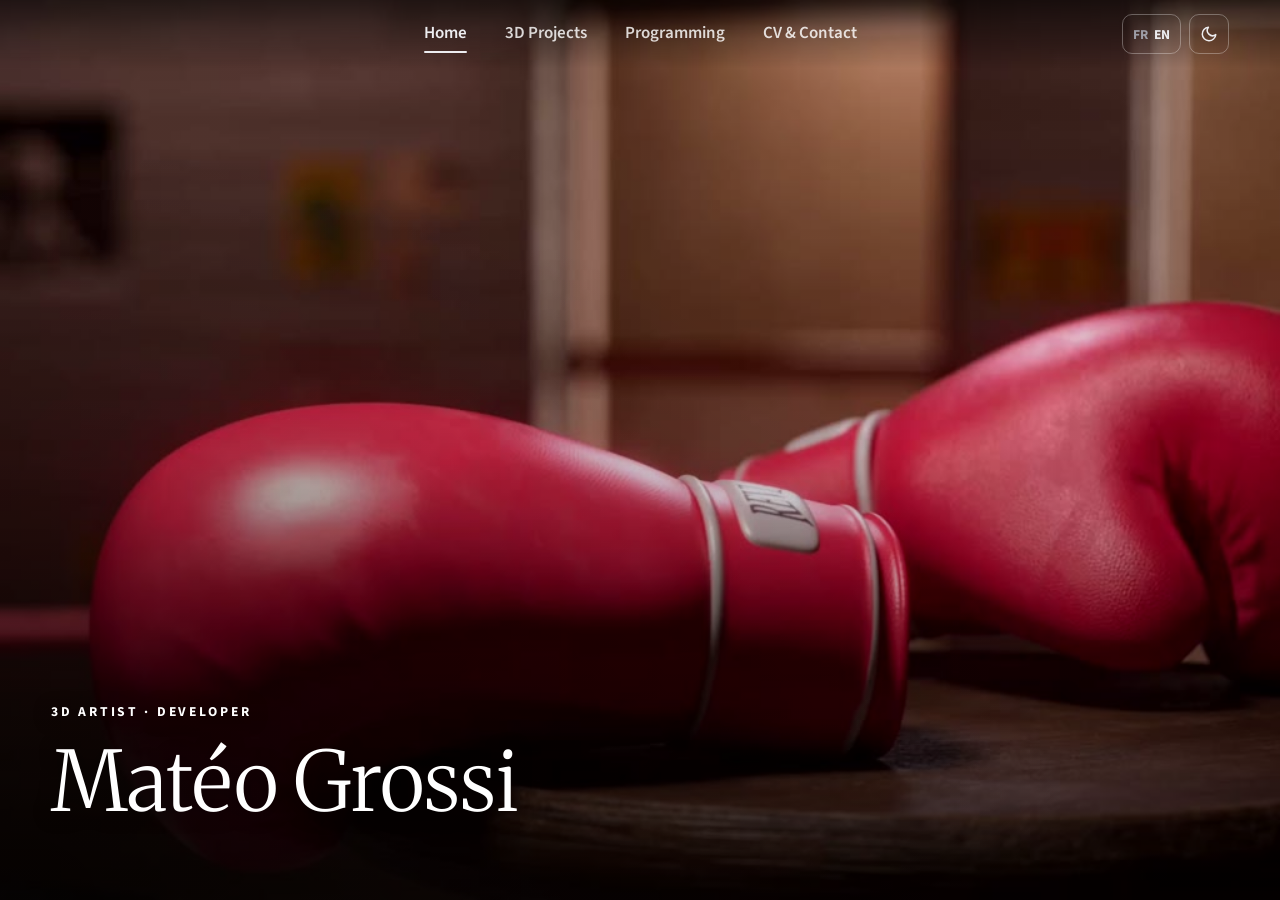
==== commit 603f1acb: "feat: add hackathons to CV, project images and 3D page layout" ====
--- a/index.html
+++ b/index.html
@@ -65,7 +65,7 @@
   <main class="hero">
     <div class="hero-content">
       <p class="hero-kicker"><span data-lang="fr">Artiste 3D · Développeur</span><span data-lang="en">3D Artist · Developer</span></p>
-      <h1>Matéo <strong>Grossi</strong></h1>
+      <h1>Matéo Grossi</h1>
     </div>
   </main>
 
--- a/assets/css/style.css
+++ b/assets/css/style.css
@@ -391,16 +391,12 @@
    Accueil : vidéo plein écran
    -------------------------------------------------------------------------- */
 
-/* Accueil, 3D et CV : barre de défilement masquée, le défilement reste possible */
-html:has(body.home),
-html:has(body.page-3d),
-html:has(body.page-cv) {
+/* Toutes les pages : barre de défilement masquée, le défilement reste possible */
+html {
   scrollbar-width: none;
 }
 
-html:has(body.home)::-webkit-scrollbar,
-html:has(body.page-3d)::-webkit-scrollbar,
-html:has(body.page-cv)::-webkit-scrollbar {
+html::-webkit-scrollbar {
   display: none;
 }
 
@@ -477,10 +473,6 @@
   line-height: 1.1;
 }
 
-.hero h1 strong {
-  font-weight: 700;
-}
-
 /* --------------------------------------------------------------------------
    Pages intérieures
    -------------------------------------------------------------------------- */
@@ -557,8 +549,9 @@
 }
 
 /* Sur grand écran, la galerie tient dans la hauteur de la fenêtre, sans défiler :
-   SpaceDan occupe les deux premières colonnes de la 1re ligne, les 4 autres projets
-   remplissent le reste.
+   en haut, SpaceDan occupe les deux premières colonnes, et à sa droite The Puppet Striker
+   Show et Loops se partagent la hauteur en deux demi-cartes ; en bas, Punch est à gauche
+   et Fishlike occupe les deux dernières colonnes.
    Images et vidéos sont recadrées (object-fit: cover) pour remplir chaque case. */
 @media (min-width: 1001px) and (min-height: 600px) {
   .page-3d {
@@ -578,17 +571,22 @@
     min-height: 0;
     display: grid;
     grid-template-columns: repeat(3, minmax(0, 1fr));
-    grid-template-rows: repeat(2, minmax(0, 1fr));
+    grid-template-rows: repeat(4, minmax(0, 1fr));
     gap: 20px;
   }
 
   .page-3d .work {
+    grid-row: span 2;
     min-height: 0;
     margin: 0;
   }
 
-  .page-3d .work:first-child {
+  .page-3d .work--wide {
     grid-column: span 2;
+  }
+
+  .page-3d .work--half {
+    grid-row: span 1;
   }
 
   .page-3d .work-link {
@@ -681,9 +679,17 @@
    Page Code : une box par projet
    -------------------------------------------------------------------------- */
 
+/* Deux colonnes indépendantes : chaque carte garde sa hauteur, sans espace vide */
 .code-grid {
   display: grid;
   grid-template-columns: repeat(2, minmax(0, 1fr));
+  align-items: start;
+  gap: 24px;
+}
+
+.code-col {
+  display: flex;
+  flex-direction: column;
   gap: 24px;
 }
 
@@ -703,21 +709,112 @@
   box-shadow: var(--shadow);
 }
 
+.code-card-media {
+  aspect-ratio: 3 / 1;
+  overflow: hidden;
+  border-bottom: 1px solid var(--border);
+  background: #000;
+}
+
+.code-card-media img {
+  width: 100%;
+  height: 100%;
+  object-fit: cover;
+}
+
+/* Sur grand écran, comme sur la page 3D, la page prend la hauteur de la fenêtre et
+   le bas des cartes arrive au même niveau que sur la page 3D. Les zones de texte
+   prennent la hauteur de leur contenu et les images s'agrandissent pour occuper le
+   reste, sans espace vide sous les paragraphes. Si la fenêtre est trop basse, les
+   images gardent une hauteur minimale et la page défile. */
+@media (min-width: 1001px) and (min-height: 600px) {
+  .page-code {
+    --code-img-h: clamp(100px, 12svh, 160px);
+    height: 100vh;
+    height: 100svh;
+  }
+
+  .page-code .page {
+    display: flex;
+    flex: 1 1 0;
+    flex-direction: column;
+  }
+
+  .page-code .code-grid {
+    flex: 1;
+    align-items: stretch;
+  }
+
+  /* Rangées : texte, espace de 24px, image, texte (colonne de gauche) */
+  .code-col {
+    display: grid;
+    grid-template-rows: auto 24px minmax(var(--code-img-h), 1fr) auto;
+    gap: 0;
+  }
+
+  .code-col > :first-child {
+    grid-row: 1;
+  }
+
+  .code-col > :last-child {
+    grid-row: 3 / span 2;
+  }
+
+  /* Colonne qui commence par l'image : image, texte, espace de 24px, texte */
+  .code-col:has(> .code-card--media:first-child) {
+    grid-template-rows: minmax(var(--code-img-h), 1fr) auto 24px auto;
+  }
+
+  .code-col:has(> .code-card--media:first-child) > :first-child {
+    grid-row: 1 / span 2;
+  }
+
+  .code-col:has(> .code-card--media:first-child) > :last-child {
+    grid-row: 4;
+  }
+
+  /* La carte avec image reprend les rangées de la colonne : l'image et son texte */
+  .code-card--media {
+    display: grid;
+    grid-template-rows: subgrid;
+  }
+
+  .code-card-media {
+    position: relative;
+    min-height: 0;
+    aspect-ratio: auto;
+  }
+
+  .code-card-media img {
+    position: absolute;
+    inset: 0;
+  }
+}
+
 .code-card-body {
   flex: 1;
-  padding: 24px 24px 20px;
+  padding: 16px 24px 18px;
+}
+
+.code-card-head {
+  display: flex;
+  flex-wrap: wrap;
+  align-items: center;
+  gap: 8px 12px;
+  margin-bottom: 8px;
 }
 
 .code-card h2 {
-  margin: 0 0 12px;
+  margin: 0;
   font-family: var(--font-heading);
   font-size: 1.35rem;
   font-weight: 700;
 }
 
 .code-card p {
-  margin: 0 0 18px;
+  margin: 0;
   color: var(--text-soft);
+  font-size: 0.95rem;
 }
 
 .code-card code {
@@ -728,11 +825,8 @@
   font-size: 0.85em;
 }
 
-.code-card-foot {
-  display: flex;
-  justify-content: center;
-  padding: 14px 24px;
-  border-top: 1px solid var(--border);
+.code-card-link {
+  margin-top: 12px;
 }
 
 /* --------------------------------------------------------------------------
@@ -920,6 +1014,15 @@
   color: var(--text-soft);
 }
 
+.tl-award {
+  margin: 4px 0 0;
+  font-weight: 700;
+}
+
+.tl-link {
+  margin-top: 8px;
+}
+
 .skills-grid {
   display: grid;
   grid-template-columns: repeat(3, minmax(0, 1fr));
@@ -1033,11 +1136,7 @@
   }
 
   .code-card-body {
-    padding: 20px 18px 16px;
-  }
-
-  .code-card-foot {
-    padding: 14px 18px;
+    padding: 18px;
   }
 }
 
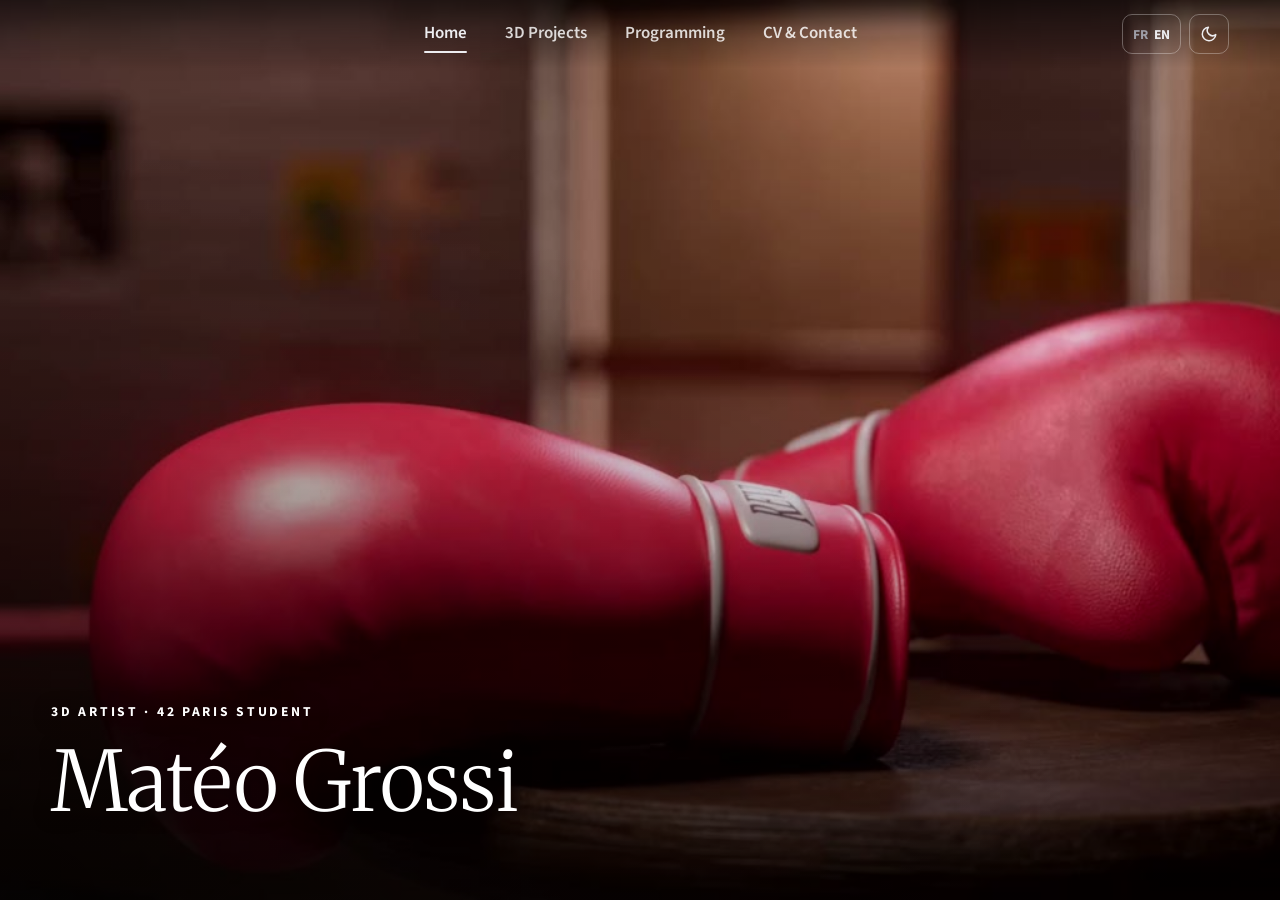
==== commit 0a8a918a: "fix: navbar" ====
--- a/index.html
+++ b/index.html
@@ -3,7 +3,7 @@
 <head>
   <meta charset="utf-8">
   <meta name="viewport" content="width=device-width, initial-scale=1">
-  <title data-en="Matéo Grossi — 3D Artist &amp; Developer">Matéo Grossi — Artiste 3D &amp; développeur</title>
+  <title data-en="Matéo Grossi">Matéo Grossi</title>
   <meta name="description" data-en-content="Portfolio of Matéo Grossi: 3D projects (modeling, texturing, lighting, Unreal Engine) and C/C++ programming projects from 42 Paris." content="Portfolio de Matéo Grossi : projets 3D (modélisation, texturing, lighting, Unreal Engine) et projets de développement en C/C++ réalisés à 42 Paris.">
   <link rel="icon" href="assets/img/favicon.svg" type="image/svg+xml">
   <link rel="preconnect" href="https://fonts.googleapis.com">
@@ -64,7 +64,7 @@
 
   <main class="hero">
     <div class="hero-content">
-      <p class="hero-kicker"><span data-lang="fr">Artiste 3D · Développeur</span><span data-lang="en">3D Artist · Developer</span></p>
+      <p class="hero-kicker"><span data-lang="fr">Artiste 3D · Étudiant à 42 Paris</span><span data-lang="en">3D Artist · 42 Paris student</span></p>
       <h1>Matéo Grossi</h1>
     </div>
   </main>
--- a/assets/css/style.css
+++ b/assets/css/style.css
@@ -147,6 +147,7 @@
   position: sticky;
   top: 0;
   z-index: 50;
+  flex-shrink: 0;
   height: var(--header-h);
   background: var(--header-bg);
   -webkit-backdrop-filter: blur(10px);
@@ -1052,6 +1053,7 @@
    -------------------------------------------------------------------------- */
 
 .site-footer {
+  flex-shrink: 0;
   border-top: 1px solid var(--border);
 }
 
